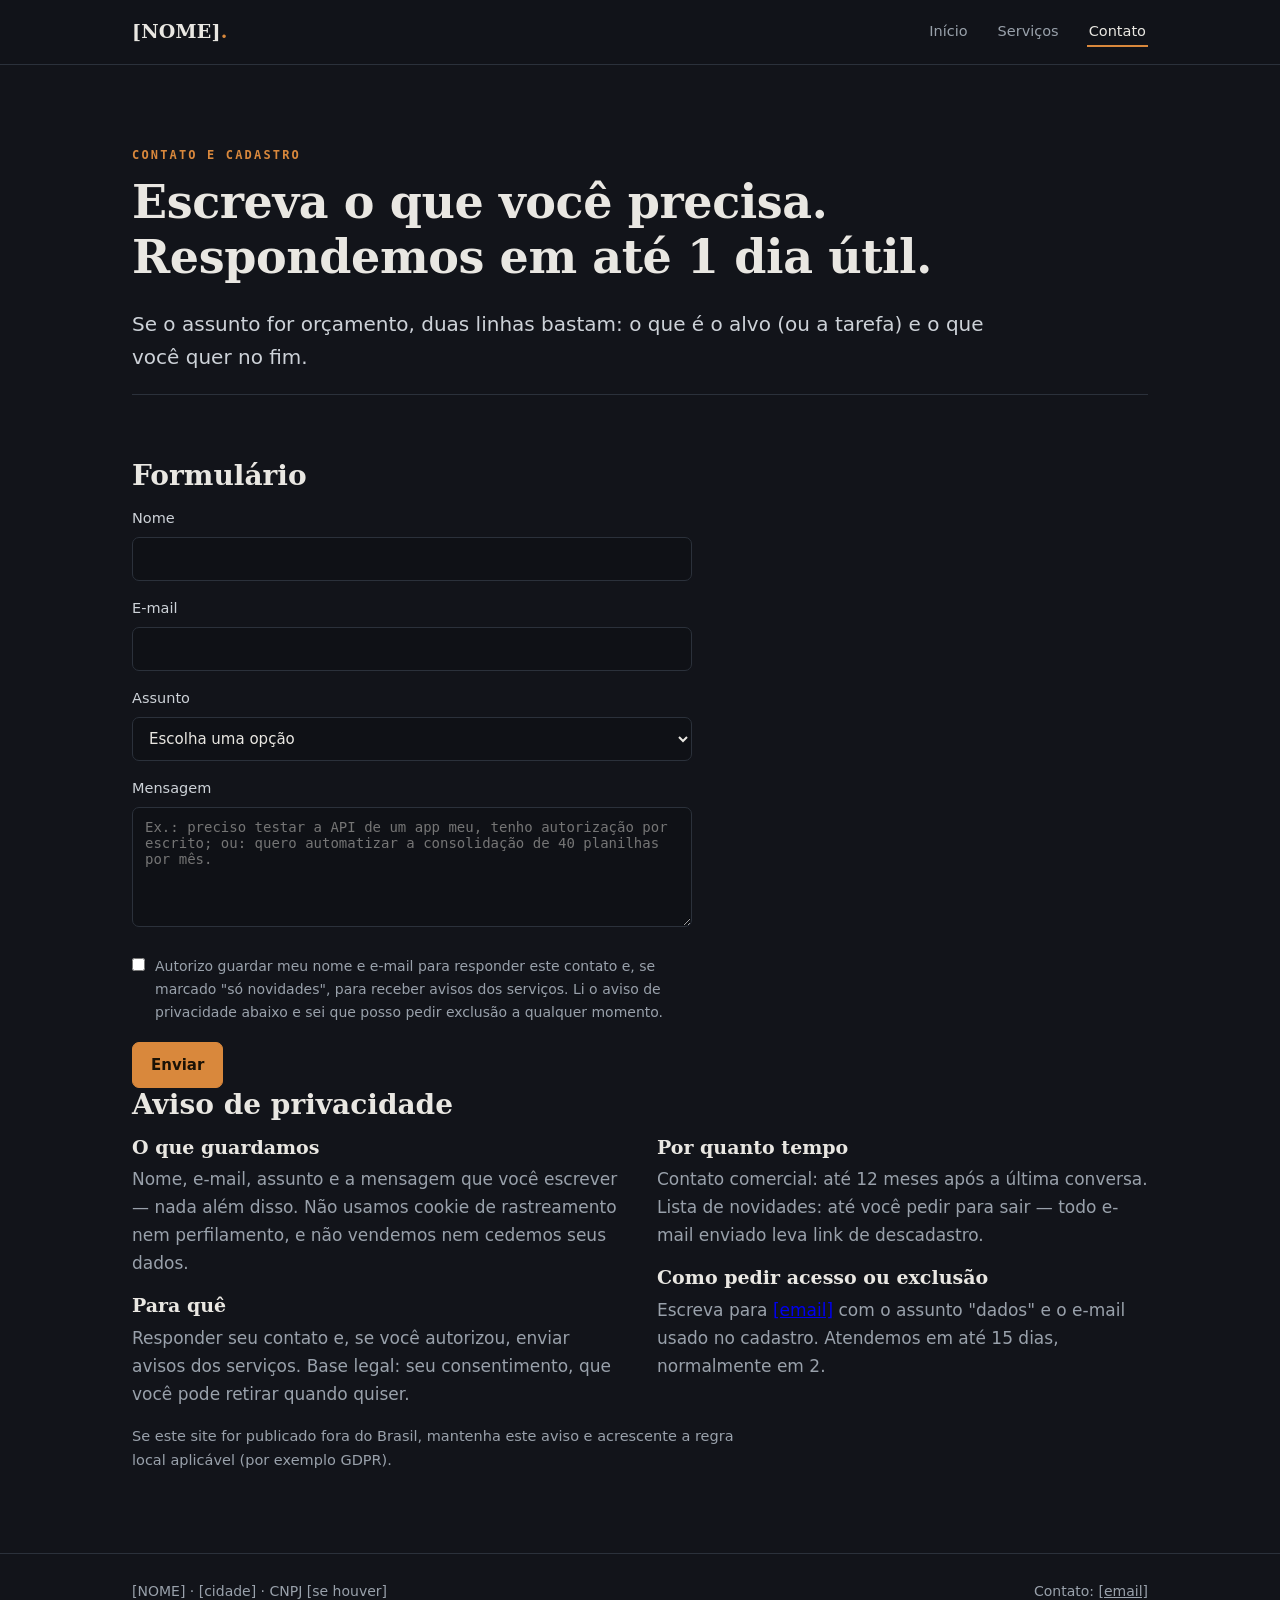
==== contato.html @ 1329d4ad "Site de servicos: inicio, servicos e contato (formulario + aviso de privacidade)" ====
<!DOCTYPE html>
<html lang="pt-BR">
<head>
<meta charset="utf-8">
<meta name="viewport" content="width=device-width, initial-scale=1">
<title>Contato e cadastro — [NOME]</title>
<meta name="description" content="Fale com a gente ou deixe seu e-mail para receber novidades dos serviços. Aviso de privacidade, finalidade, guarda e exclusão dos dados.">
<meta name="theme-color" content="#12141a">
<link rel="stylesheet" href="assets/style.css">
</head>
<body>
<header class="site">
  <div class="wrap">
    <a class="brand" href="index.html">[NOME]<span>.</span></a>
    <nav aria-label="Navegação principal">
      <ul>
        <li><a href="index.html">Início</a></li>
        <li><a href="servicos.html">Serviços</a></li>
        <li><a href="contato.html" aria-current="page">Contato</a></li>
      </ul>
    </nav>
  </div>
</header>

<main>
  <section class="wrap">
    <p class="eyebrow">Contato e cadastro</p>
    <h1>Escreva o que você precisa. Respondemos em até 1 dia útil.</h1>
    <p class="lead">Se o assunto for orçamento, duas linhas bastam: o que é o alvo (ou a tarefa) e o que você quer no fim.</p>
    <hr class="rule">
  </section>

  <section class="wrap">
    <h2>Formulário</h2>
    <!-- PRODUÇÃO: troque action/data-endpoint pelo endpoint que recebe o POST
         (Cloudflare Pages Function, Formspree, Buttondown...). Em teste local usa /api/lead. -->
    <form id="leadForm" method="post" action="/api/lead" novalidate>
      <label for="nome">Nome</label>
      <input id="nome" name="nome" type="text" autocomplete="name" required maxlength="120">

      <label for="email">E-mail</label>
      <input id="email" name="email" type="email" autocomplete="email" required maxlength="160">

      <label for="assunto">Assunto</label>
      <select id="assunto" name="assunto" required>
        <option value="">Escolha uma opção</option>
        <option value="orcamento-seguranca">Orçamento — teste de segurança</option>
        <option value="orcamento-automacao">Orçamento — automação / script / painel</option>
        <option value="orcamento-dados">Orçamento — dados, planilha, extração</option>
        <option value="duvida">Dúvida geral</option>
        <option value="novidades">Só quero receber novidades (sem orçamento)</option>
      </select>

      <label for="mensagem">Mensagem</label>
      <textarea id="mensagem" name="mensagem" maxlength="4000" placeholder="Ex.: preciso testar a API de um app meu, tenho autorização por escrito; ou: quero automatizar a consolidação de 40 planilhas por mês."></textarea>

      <!-- honeypot: humano não preenche, robô preenche -->
      <div class="hp" aria-hidden="true">
        <label for="site_url">Não preencha este campo</label>
        <input id="site_url" name="site_url" type="text" tabindex="-1" autocomplete="off">
      </div>

      <div class="check">
        <input id="consent" name="consent" type="checkbox" value="sim" required>
        <label for="consent">
          Autorizo guardar meu nome e e-mail para responder este contato e, se marcado "só novidades",
          para receber avisos dos serviços. Li o aviso de privacidade abaixo e sei que posso pedir
          exclusão a qualquer momento.
        </label>
      </div>

      <div class="btns">
        <button class="btn primary" type="submit" id="enviar">Enviar</button>
      </div>
      <p id="formMsg" role="status"></p>
    </form>
  </section>

  <section class="wrap">
    <h2>Aviso de privacidade</h2>
    <div class="cols">
      <div>
        <h3>O que guardamos</h3>
        <p class="muted">Nome, e-mail, assunto e a mensagem que você escrever — nada além disso. Não usamos cookie de rastreamento nem perfilamento, e não vendemos nem cedemos seus dados.</p>
        <h3>Para quê</h3>
        <p class="muted">Responder seu contato e, se você autorizou, enviar avisos dos serviços. Base legal: seu consentimento, que você pode retirar quando quiser.</p>
      </div>
      <div>
        <h3>Por quanto tempo</h3>
        <p class="muted">Contato comercial: até 12 meses após a última conversa. Lista de novidades: até você pedir para sair — todo e-mail enviado leva link de descadastro.</p>
        <h3>Como pedir acesso ou exclusão</h3>
        <p class="muted">Escreva para <a href="mailto:[email]">[email]</a> com o assunto "dados" e o e-mail usado no cadastro. Atendemos em até 15 dias, normalmente em 2.</p>
      </div>
    </div>
    <p class="small muted">Se este site for publicado fora do Brasil, mantenha este aviso e acrescente a regra local aplicável (por exemplo GDPR).</p>
  </section>
</main>

<footer class="site">
  <div class="wrap">
    <div>[NOME] · [cidade] · <span class="muted">CNPJ [se houver]</span></div>
    <div>Contato: <a href="mailto:[email]">[email]</a></div>
  </div>
</footer>

<script>
const form = document.getElementById("leadForm");
const msg = document.getElementById("formMsg");

/* Backend do cadastro.
   null  = ainda nao configurado (site publico estatico, sem servidor de POST).
   Quando ligar o backend, troque por a URL do endpoint, ex.:
   const ENDPOINT = "https://script.google.com/macros/s/AKfy.../exec";  */
const ENDPOINT = null;
const EMAIL_FALLBACK = "[email]";
const endpoint = ENDPOINT || form.getAttribute("action");

function show(text, ok){
  msg.textContent = text;
  msg.className = (ok === "info") ? "info" : (ok ? "ok" : "err");
}

form.addEventListener("submit", async (ev) => {
  ev.preventDefault();
  const dados = Object.fromEntries(new FormData(form).entries());

  if (!dados.nome || dados.nome.trim().length < 2) return show("Escreva seu nome.", false);
  if (!/^[^\s@]+@[^\s@]+\.[^\s@]{2,}$/.test(dados.email || "")) return show("E-mail inválido.", false);
  if (!dados.assunto) return show("Escolha o assunto.", false);
  if (!dados.consent) return show("Precisa autorizar o uso dos dados para enviar.", false);
  if (dados.site_url) return show("Envio bloqueado.", false); // honeypot

  if (!ENDPOINT){
    // site estatico sem backend: nao perde o contato, manda por e-mail
    return show("O envio pelo formulário ainda não está ligado. Escreva para " + EMAIL_FALLBACK +
                " com o mesmo texto — respondemos em até 1 dia útil.", "info");
  }

  try{
    const r = await fetch(endpoint, {
      method: "POST",
      headers: {"Content-Type": "application/json"},
      body: JSON.stringify({nome: dados.nome, email: dados.email, assunto: dados.assunto,
                            mensagem: dados.mensagem, consent: true})
    });
    const j = await r.json().catch(() => ({}));
    if (!r.ok) return show(j.erro || ("Não deu para enviar agora. Tente por e-mail: " + EMAIL_FALLBACK + "."), false);
    form.reset();
    show("Recebemos seu contato. Respondemos em até 1 dia útil.", true);
  }catch(e){
    show("Falha de rede. Tente de novo ou escreva para " + EMAIL_FALLBACK + ".", false);
  }
});
</script>
</body>
</html>
---- assets/style.css ----
/* Tokens do site — sem webfont, sem dependência externa (carrega rápido e funciona offline) */
:root{
  --bg:#12141a;
  --bg-soft:#181b22;
  --panel:#1c2028;
  --line:#2b313b;
  --ink:#e9e7e2;
  --muted:#99a1ab;
  --accent:#d9883c;
  --accent-ink:#1a1206;
  --ok:#6a9d5f;
  --serif:"DejaVu Serif",Georgia,"Times New Roman",serif;
  --sans:"DejaVu Sans",system-ui,-apple-system,"Segoe UI",Roboto,Arial,sans-serif;
  --mono:"DejaVu Sans Mono","Liberation Mono",ui-monospace,monospace;
  --wrap:1080px;
}
*{box-sizing:border-box}
html{scroll-behavior:smooth}
body{
  margin:0;background:var(--bg);color:var(--ink);font-family:var(--sans);
  font-size:17px;line-height:1.65;-webkit-font-smoothing:antialiased;
}
img{max-width:100%;height:auto}
.wrap{max-width:var(--wrap);margin:0 auto;padding:0 clamp(16px,4vw,32px)}

/* ---------- topo ---------- */
header.site{border-bottom:1px solid var(--line);background:rgba(18,20,26,.92);position:sticky;top:0;z-index:10;backdrop-filter:saturate(120%)}
header.site .wrap{display:flex;align-items:center;justify-content:space-between;gap:16px;min-height:64px;flex-wrap:wrap}
.brand{font-family:var(--serif);font-size:19px;font-weight:600;letter-spacing:.2px;text-decoration:none;color:var(--ink)}
.brand span{color:var(--accent)}
nav ul{display:flex;gap:clamp(10px,2.4vw,26px);list-style:none;margin:0;padding:0;font-size:14.5px}
nav a{color:var(--muted);text-decoration:none;padding:6px 2px;border-bottom:2px solid transparent}
nav a:hover{color:var(--ink)}
nav a[aria-current="page"]{color:var(--ink);border-bottom-color:var(--accent)}
a:focus-visible,button:focus-visible,input:focus-visible,select:focus-visible,textarea:focus-visible{outline:2px solid var(--accent);outline-offset:2px}

/* ---------- blocos ---------- */
main{padding:clamp(36px,7vw,84px) 0 0}
section{padding:0 0 clamp(40px,6vw,72px)}
h1,h2,h3{font-family:var(--serif);font-weight:600;line-height:1.2;margin:0 0 .5em}
h1{font-size:clamp(28px,5vw,46px);letter-spacing:-.4px}
h2{font-size:clamp(21px,3vw,28px);margin-top:0}
h3{font-size:19px;margin-bottom:.35em}
p{margin:0 0 1em;max-width:68ch}
.lead{font-size:clamp(17px,2.1vw,20px);color:#cdd2d8}
.eyebrow{font:600 12px/1 var(--mono);letter-spacing:.18em;text-transform:uppercase;color:var(--accent);margin-bottom:14px}
.muted{color:var(--muted)}
.small{font-size:14.5px}
hr.rule{border:0;border-top:1px solid var(--line);margin:0 0 clamp(36px,6vw,64px)}

/* listas de serviço em formato ficha, não cartão com ícone */
.svc{border-top:1px solid var(--line);padding:26px 0;display:grid;grid-template-columns:minmax(180px,240px) 1fr;gap:clamp(14px,3vw,40px)}
.svc:last-child{border-bottom:1px solid var(--line)}
.svc .num{font:600 13px/1.4 var(--mono);color:var(--accent)}
.svc h3{margin:6px 0 0}
.svc ul{margin:.4em 0 0;padding-left:1.1em}
.svc li{margin-bottom:.3em}
.svc .stack{margin-top:.7em;font:12.5px/1.7 var(--mono);color:var(--muted)}
@media (max-width:720px){.svc{grid-template-columns:1fr;gap:8px}}

.cols{display:grid;grid-template-columns:repeat(auto-fit,minmax(240px,1fr));gap:clamp(18px,3vw,34px)}
.note{border-left:3px solid var(--accent);padding:2px 0 2px 16px;color:#cdd2d8;max-width:68ch}

/* ---------- CTA ---------- */
.cta{background:var(--panel);border:1px solid var(--line);border-radius:10px;padding:clamp(20px,3.4vw,32px)}
.cta h2{margin-top:0}
.btns{display:flex;gap:12px;flex-wrap:wrap;margin-top:6px}
.btn{display:inline-block;font:600 15px var(--sans);text-decoration:none;border-radius:7px;padding:11px 18px;min-height:44px;line-height:22px;border:1px solid var(--line);color:var(--ink);background:var(--bg-soft)}
.btn:hover{border-color:#3d4551}
.btn.primary{background:var(--accent);border-color:var(--accent);color:var(--accent-ink)}
.btn.primary:hover{filter:brightness(1.06)}

/* ---------- formulário ---------- */
form{max-width:560px}
label{display:block;font-size:14.5px;margin:0 0 6px;color:#cdd2d8}
input,select,textarea{
  width:100%;background:#0f1116;color:var(--ink);border:1px solid var(--line);border-radius:7px;
  padding:11px 12px;font:15px var(--sans);margin-bottom:16px;min-height:44px
}
textarea{min-height:120px;resize:vertical;font-family:var(--mono);font-size:14px}
.check{display:flex;gap:10px;align-items:flex-start;margin:4px 0 18px}
.check input{width:auto;min-height:0;margin:3px 0 0;flex:0 0 auto}
.check label{margin:0;font-size:14px;color:var(--muted)}
.hp{position:absolute;left:-9999px;width:1px;height:1px;overflow:hidden}
#formMsg{margin-top:14px;font-size:14.5px;display:none}
#formMsg.ok{display:block;color:var(--ok)}
#formMsg.info{display:block;color:var(--accent)}
#formMsg.err{display:block;color:#e0745c}

/* ---------- rodapé ---------- */
footer.site{border-top:1px solid var(--line);margin-top:clamp(40px,7vw,80px);padding:26px 0 40px;color:var(--muted);font-size:14px}
footer.site a{color:var(--muted)}
footer.site .wrap{display:flex;justify-content:space-between;gap:14px;flex-wrap:wrap}

@media (prefers-reduced-motion:reduce){html{scroll-behavior:auto}*{transition:none!important;animation:none!important}}
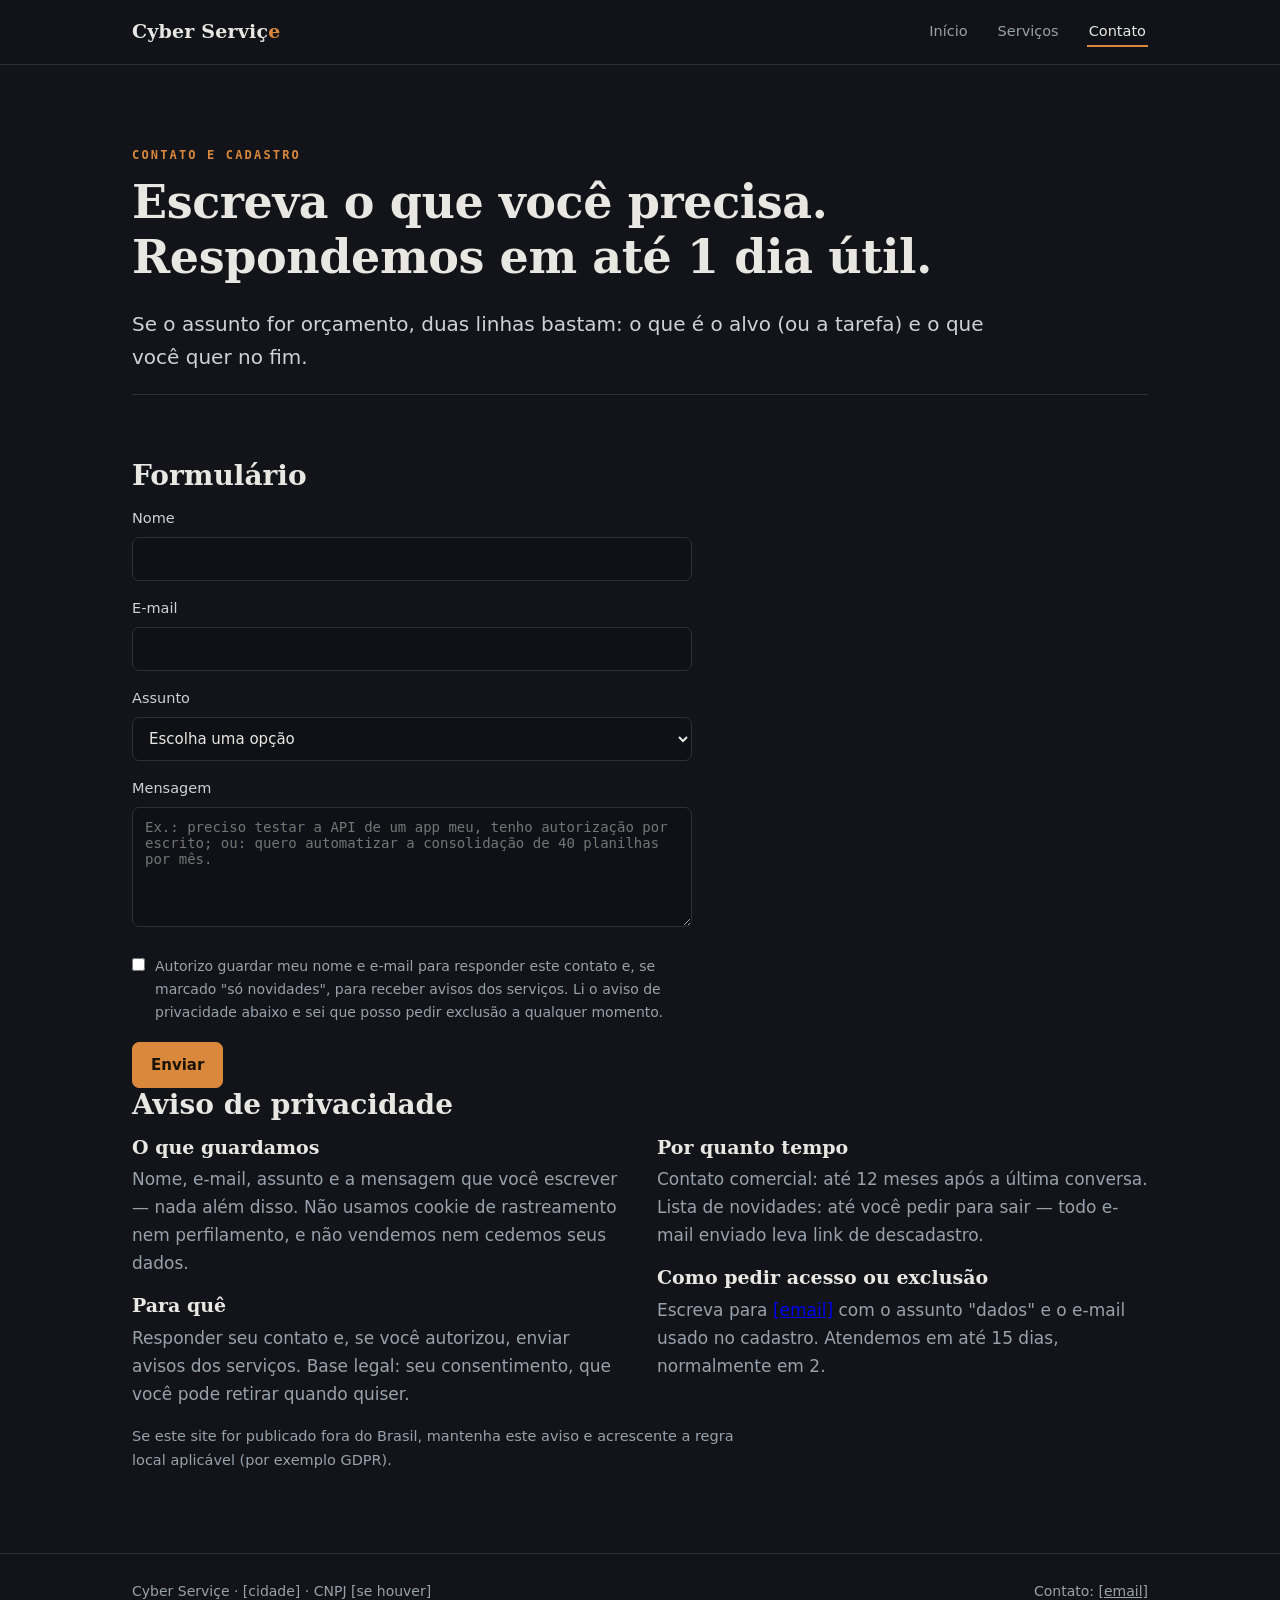
==== commit 9333295c: "Marca Cyber Serviçe e novo serviço: bot de atendimento no WhatsApp" ====
--- a/contato.html
+++ b/contato.html
@@ -3,7 +3,7 @@
 <head>
 <meta charset="utf-8">
 <meta name="viewport" content="width=device-width, initial-scale=1">
-<title>Contato e cadastro — [NOME]</title>
+<title>Contato e cadastro — Cyber Serviçe</title>
 <meta name="description" content="Fale com a gente ou deixe seu e-mail para receber novidades dos serviços. Aviso de privacidade, finalidade, guarda e exclusão dos dados.">
 <meta name="theme-color" content="#12141a">
 <link rel="stylesheet" href="assets/style.css">
@@ -11,7 +11,7 @@
 <body>
 <header class="site">
   <div class="wrap">
-    <a class="brand" href="index.html">[NOME]<span>.</span></a>
+    <a class="brand" href="index.html">Cyber Serviç<span>e</span></a>
     <nav aria-label="Navegação principal">
       <ul>
         <li><a href="index.html">Início</a></li>
@@ -46,6 +46,7 @@
         <option value="">Escolha uma opção</option>
         <option value="orcamento-seguranca">Orçamento — teste de segurança</option>
         <option value="orcamento-automacao">Orçamento — automação / script / painel</option>
+        <option value="orcamento-whatsapp">Orçamento — bot de atendimento no WhatsApp</option>
         <option value="orcamento-dados">Orçamento — dados, planilha, extração</option>
         <option value="duvida">Dúvida geral</option>
         <option value="novidades">Só quero receber novidades (sem orçamento)</option>
@@ -98,7 +99,7 @@
 
 <footer class="site">
   <div class="wrap">
-    <div>[NOME] · [cidade] · <span class="muted">CNPJ [se houver]</span></div>
+    <div>Cyber Serviçe · [cidade] · <span class="muted">CNPJ [se houver]</span></div>
     <div>Contato: <a href="mailto:[email]">[email]</a></div>
   </div>
 </footer>
